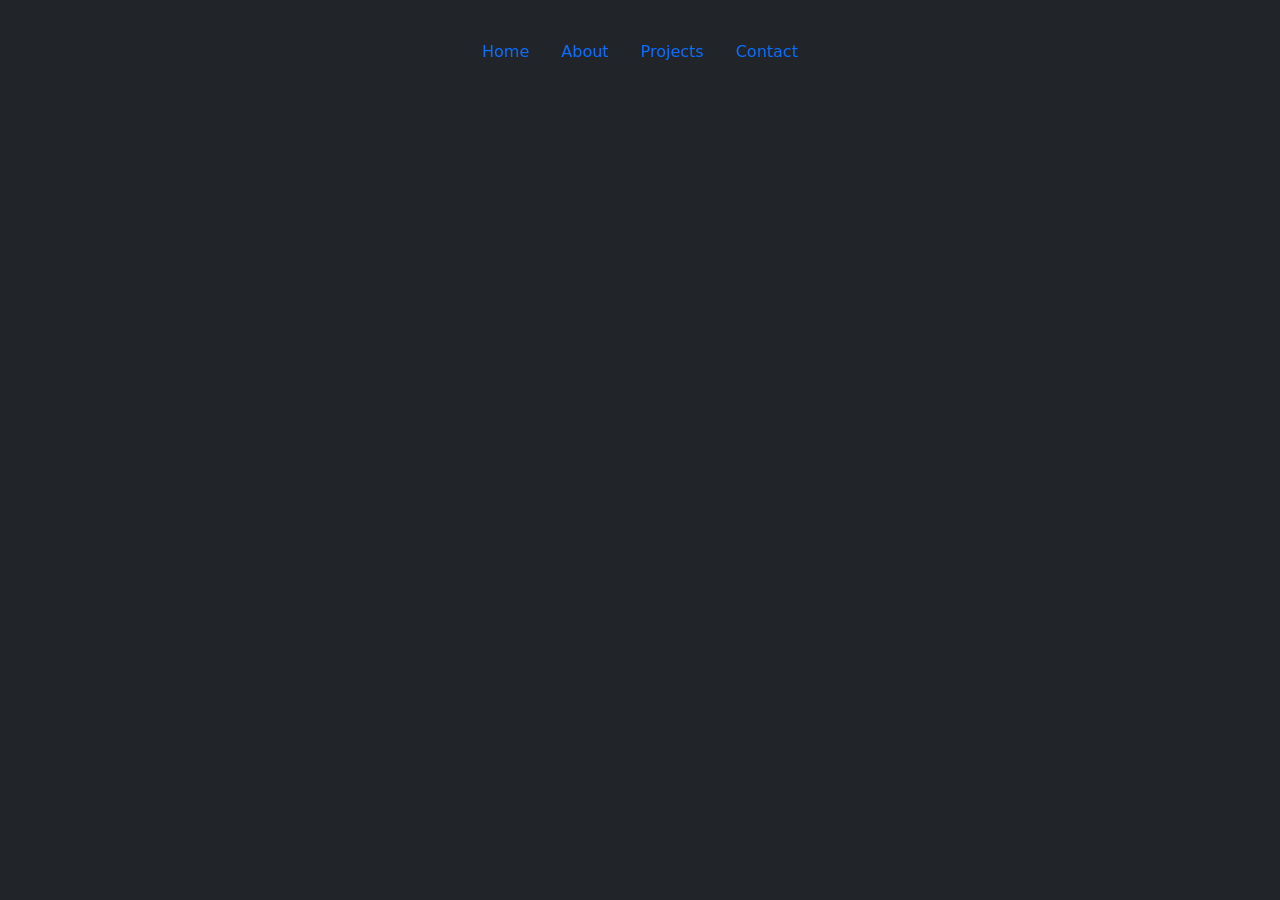
==== index.html @ 3a869917 "added stuff idk" ====
<!doctype html>
<html lang="en">

<head>
    <title>TadeOff</title>
    <meta charset="utf-8" />
    <meta name="viewport" content="width=device-width, initial-scale=1, shrink-to-fit=no" />

    <link href="https://cdn.jsdelivr.net/npm/bootstrap@5.3.2/dist/css/bootstrap.min.css" rel="stylesheet"
        integrity="sha384-T3c6CoIi6uLrA9TneNEoa7RxnatzjcDSCmG1MXxSR1GAsXEV/Dwwykc2MPK8M2HN" crossorigin="anonymous" />
</head>

<body class="p-3 mb-2 bg-dark text-white">
    <header class="d-flex justify-content-center py-3">
        <ul class="nav nav-pills">
            <li class="nav-item"><a href="#" class="nav-link" aria-current="page">Home</a></li>
            <li class="nav-item"><a href="#" class="nav-link">About</a></li>
            <li class="nav-item"><a href="#" class="nav-link">Projects</a></li>
            <li class="nav-item"><a href="#" class="nav-link">Contact</a></li>
        </ul>
    </header>
    <main></main>
    <script src="https://cdn.jsdelivr.net/npm/@popperjs/core@2.11.8/dist/umd/popper.min.js"
        integrity="sha384-I7E8VVD/ismYTF4hNIPjVp/Zjvgyol6VFvRkX/vR+Vc4jQkC+hVqc2pM8ODewa9r"
        crossorigin="anonymous"></script>

    <script src="https://cdn.jsdelivr.net/npm/bootstrap@5.3.2/dist/js/bootstrap.min.js"
        integrity="sha384-BBtl+eGJRgqQAUMxJ7pMwbEyER4l1g+O15P+16Ep7Q9Q+zqX6gSbd85u4mG4QzX+"
        crossorigin="anonymous"></script>
</body>

</html>
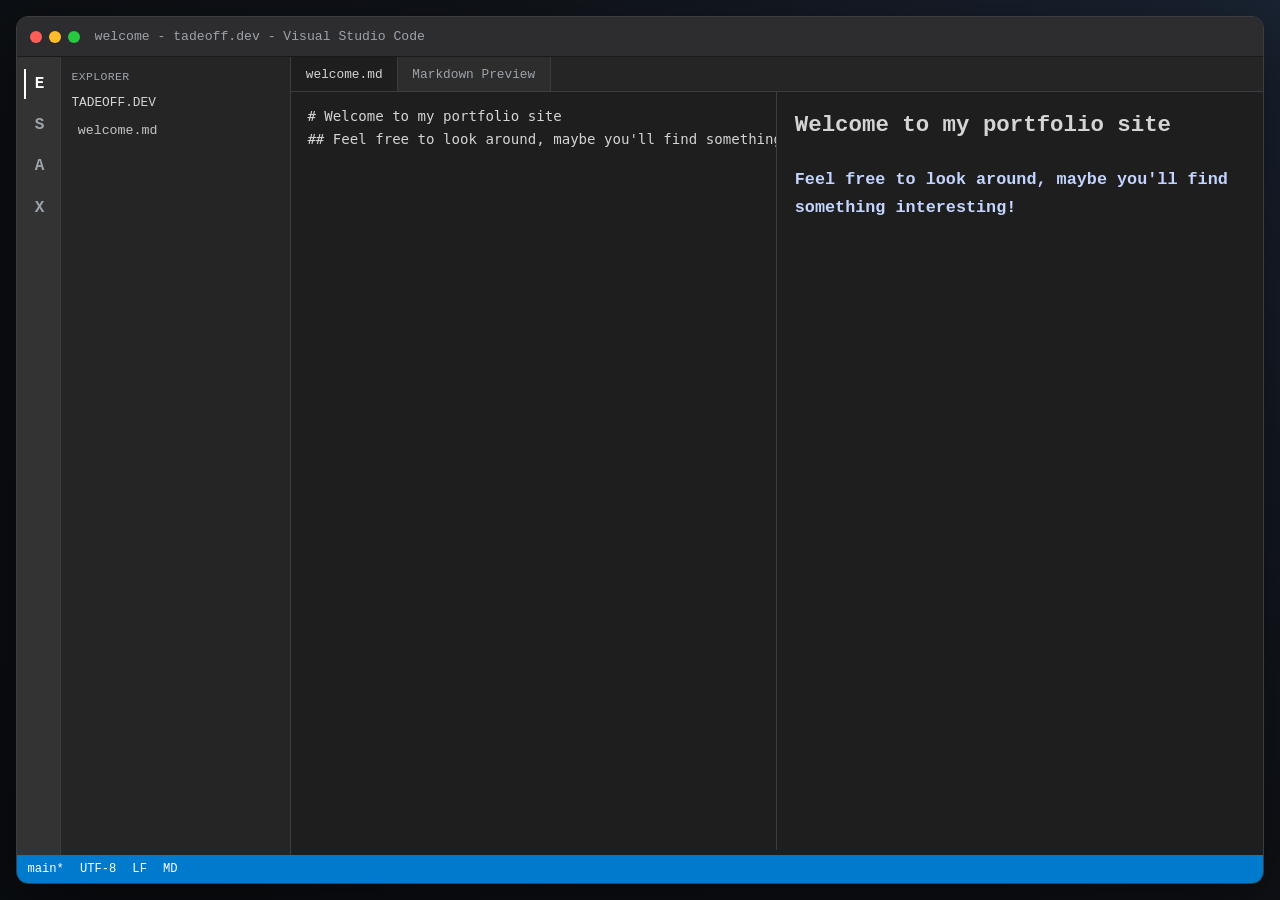
==== commit c2b45d1f: "added descriptions" ====
--- a/index.html
+++ b/index.html
@@ -1,32 +1,68 @@
-<!doctype html>
+<!DOCTYPE html>
 <html lang="en">
 
 <head>
+    <meta charset="UTF-8">
+    <meta name="author" content="TadeOff">
+    <meta name="description" content="A portfolio site to showcase my projects and skills, designed to look like Visual Studio Code. [Thats the autofill suggestion, i just wanted to use the free .dev domain :D]">
+    <meta name="viewport" content="width=device-width, initial-scale=1.0">
     <title>TadeOff</title>
-    <meta charset="utf-8" />
-    <meta name="viewport" content="width=device-width, initial-scale=1, shrink-to-fit=no" />
-
-    <link href="https://cdn.jsdelivr.net/npm/bootstrap@5.3.2/dist/css/bootstrap.min.css" rel="stylesheet"
-        integrity="sha384-T3c6CoIi6uLrA9TneNEoa7RxnatzjcDSCmG1MXxSR1GAsXEV/Dwwykc2MPK8M2HN" crossorigin="anonymous" />
+    <link rel="stylesheet" href="stylesheetVsc.css">
+    <link rel="icon" type="image/x-icon" href="images/favicon.ico">
 </head>
 
-<body class="p-3 mb-2 bg-dark text-white">
-    <header class="d-flex justify-content-center py-3">
-        <ul class="nav nav-pills">
-            <li class="nav-item"><a href="#" class="nav-link" aria-current="page">Home</a></li>
-            <li class="nav-item"><a href="#" class="nav-link">About</a></li>
-            <li class="nav-item"><a href="#" class="nav-link">Projects</a></li>
-            <li class="nav-item"><a href="#" class="nav-link">Contact</a></li>
-        </ul>
-    </header>
-    <main></main>
-    <script src="https://cdn.jsdelivr.net/npm/@popperjs/core@2.11.8/dist/umd/popper.min.js"
-        integrity="sha384-I7E8VVD/ismYTF4hNIPjVp/Zjvgyol6VFvRkX/vR+Vc4jQkC+hVqc2pM8ODewa9r"
-        crossorigin="anonymous"></script>
+<body>
+    <main class="vscode-shell">
+        <header class="titlebar">
+            <div class="window-controls" aria-hidden="true">
+                <span class="dot close"></span>
+                <span class="dot minimize"></span>
+                <span class="dot maximize"></span>
+            </div>
+            <p class="title">welcome - tadeoff.dev - Visual Studio Code</p>
+        </header>
 
-    <script src="https://cdn.jsdelivr.net/npm/bootstrap@5.3.2/dist/js/bootstrap.min.js"
-        integrity="sha384-BBtl+eGJRgqQAUMxJ7pMwbEyER4l1g+O15P+16Ep7Q9Q+zqX6gSbd85u4mG4QzX+"
-        crossorigin="anonymous"></script>
+        <div class="workspace">
+            <nav class="activitybar">
+                <a class="activity active" href="index.html">E</a>
+                <a class="activity" href="socials.html">S</a>
+                <a class="activity" href="about.html">A</a>
+                <a class="activity" href="404.html">X</a>
+            </nav>
+
+            <aside class="sidebar">
+                <div class="panel-title">EXPLORER</div>
+                <div class="folder-title">TADEOFF.DEV</div>
+                <ul class="tree" role="list">
+                    <li><a href="#welcome">welcome.md</a></li>
+                </ul>
+            </aside>
+
+            <section class="editor">
+                <div class="tabs">
+                    <p class="tab active">welcome.md</p>
+                    <p class="tab">Markdown Preview</p>
+                </div>
+
+                <div class="markdown-split" id="welcome">
+                    <pre class="code markdown-source"># Welcome to my portfolio site
+## Feel free to look around, maybe you'll find something interesting!</pre>
+
+                    <article class="markdown-preview">
+                        <h1>Welcome to my portfolio site</h1>
+                        <h2>Feel free to look around, maybe you'll find something interesting!</h2>
+                    </article>
+                </div>
+            </section>
+        </div>
+
+        <footer class="statusbar">
+            <span>main*</span>
+            <span>UTF-8</span>
+            <span>LF</span>
+            <span>MD</span>
+        </footer>
+    </main>
 </body>
 
 </html>
--- a/stylesheetVsc.css
+++ b/stylesheetVsc.css
@@ -0,0 +1,333 @@
+:root {
+  --bg: #111418;
+  --surface: #1e1e1e;
+  --titlebar: #2d2d30;
+  --activitybar: #333333;
+  --sidebar: #252526;
+  --editor: #1e1e1e;
+  --tab: #2d2d2d;
+  --tab-active: #1e1e1e;
+  --statusbar: #007acc;
+  --border: #3a3d41;
+  --text: #d4d4d4;
+  --text-dim: #9da3ab;
+  --key: #9cdcfe;
+  --string: #ce9178;
+  --link: #4fc1ff;
+  --line-highlight: #2a2d2e;
+}
+
+* {
+  box-sizing: border-box;
+}
+
+html,
+body {
+  margin: 0;
+  min-height: 100%;
+  background: radial-gradient(circle at top right, #1a2332 0%, #0f1217 55%, #0a0d11 100%);
+  color: var(--text);
+  font-family: Consolas, "Liberation Mono", Menlo, monospace;
+}
+
+body {
+  min-height: 100vh;
+  display: grid;
+  place-items: center;
+  padding: 1rem;
+}
+
+.vscode-shell {
+  width: clamp(960px, calc(100vw - 2rem), 1700px);
+  height: clamp(560px, calc(100vh - 2rem), 980px);
+  max-width: calc(100vw - 2rem);
+  max-height: calc(100vh - 2rem);
+  display: grid;
+  grid-template-rows: 40px 1fr 28px;
+  background: var(--surface);
+  border: 1px solid var(--border);
+  border-radius: 12px;
+  overflow: hidden;
+  box-shadow: 0 24px 70px rgba(0, 0, 0, 0.5);
+}
+
+.titlebar {
+  background: var(--titlebar);
+  border-bottom: 1px solid #1a1a1a;
+  display: flex;
+  align-items: center;
+  padding: 0 0.8rem;
+  gap: 0.9rem;
+}
+
+.window-controls {
+  display: flex;
+  gap: 0.45rem;
+}
+
+.dot {
+  width: 12px;
+  height: 12px;
+  border-radius: 50%;
+}
+
+.dot.close {
+  background: #ff5f57;
+}
+
+.dot.minimize {
+  background: #ffbd2e;
+}
+
+.dot.maximize {
+  background: #28c840;
+}
+
+.title {
+  margin: 0;
+  font-size: 0.82rem;
+  color: var(--text-dim);
+  white-space: nowrap;
+  overflow: hidden;
+  text-overflow: ellipsis;
+}
+
+.workspace {
+  display: grid;
+  grid-template-columns: clamp(44px, 3vw, 56px) clamp(210px, 18vw, 320px) 1fr;
+  min-height: 0;
+}
+
+.activitybar {
+  background: var(--activitybar);
+  border-right: 1px solid var(--border);
+  display: flex;
+  flex-direction: column;
+  align-items: center;
+  gap: 0.7rem;
+  padding-top: 0.75rem;
+}
+
+.activity {
+  width: clamp(30px, 2vw, 36px);
+  height: clamp(30px, 2vw, 36px);
+  border: 0;
+  background: transparent;
+  color: #9da3ab;
+  font-weight: 700;
+  cursor: pointer;
+  border-left: 2px solid transparent;
+  text-decoration: none;
+  display: inline-flex;
+  align-items: center;
+  justify-content: center;
+}
+
+.activity.active {
+  color: #ffffff;
+  border-left-color: #ffffff;
+}
+
+.sidebar {
+  background: var(--sidebar);
+  border-right: 1px solid var(--border);
+  padding: 0.8rem 0.65rem;
+  min-height: 0;
+  overflow: auto;
+}
+
+.panel-title {
+  font-size: 0.72rem;
+  color: var(--text-dim);
+  letter-spacing: 0.03em;
+  margin-bottom: 0.75rem;
+}
+
+.folder-title {
+  font-size: 0.8rem;
+  margin-bottom: 0.45rem;
+}
+
+.tree {
+  list-style: none;
+  margin: 0;
+  padding: 0;
+}
+
+.tree li a {
+  display: block;
+  color: #c5c5c5;
+  text-decoration: none;
+  font-size: 0.83rem;
+  padding: 0.36rem 0.4rem;
+  border-radius: 4px;
+}
+
+.tree li a:hover,
+.tree li a:focus {
+  background: #37373d;
+}
+
+.editor {
+  background: var(--editor);
+  min-height: 0;
+  overflow: auto;
+}
+
+.tabs {
+  display: flex;
+  background: #252526;
+  border-bottom: 1px solid var(--border);
+}
+
+.tab {
+  margin: 0;
+  padding: 0.6rem 0.9rem;
+  font-size: 0.8rem;
+  color: var(--text-dim);
+  background: var(--tab);
+  border-right: 1px solid var(--border);
+}
+
+.tab.active {
+  color: var(--text);
+  background: var(--tab-active);
+}
+
+.code {
+  margin: 0;
+  border-bottom: 1px solid #2c2c2c;
+  padding: 0.8rem 1rem;
+  font-size: 0.88rem;
+  line-height: 1.6;
+  scroll-margin-top: 1rem;
+}
+
+.code:target {
+  background: var(--line-highlight);
+}
+
+.line {
+  display: block;
+}
+
+.key {
+  color: var(--key);
+}
+
+.value {
+  color: var(--string);
+}
+
+.code a {
+  color: var(--link);
+  text-decoration: none;
+}
+
+.code a:hover {
+  text-decoration: underline;
+}
+
+.markdown-split {
+  display: grid;
+  grid-template-columns: 1fr 1fr;
+  min-height: 0;
+  height: calc(100% - 40px);
+}
+
+.markdown-source {
+  border-right: 1px solid var(--border);
+  border-bottom: 0;
+  overflow: auto;
+  margin: 0;
+}
+
+.markdown-preview {
+  overflow: auto;
+  padding: 0.9rem 1.1rem;
+  line-height: 1.65;
+  color: var(--text);
+}
+
+.markdown-preview h1,
+.markdown-preview h2 {
+  margin-top: 0;
+}
+
+.markdown-preview h1 {
+  font-size: 1.4rem;
+}
+
+.markdown-preview h2 {
+  font-size: 1.05rem;
+  color: #c3d4ff;
+}
+
+.markdown-preview p,
+.markdown-preview ul {
+  margin: 0 0 1rem;
+}
+
+.statusbar {
+  background: var(--statusbar);
+  color: #ffffff;
+  display: flex;
+  align-items: center;
+  gap: 1rem;
+  padding: 0 0.65rem;
+  font-size: 0.76rem;
+}
+
+@media (max-width: 850px) {
+  .vscode-shell {
+    height: calc(100vh - 2rem);
+    min-height: 0;
+    width: calc(100vw - 2rem);
+  }
+
+  .workspace {
+    grid-template-columns: 44px 170px 1fr;
+  }
+}
+
+@media (max-width: 640px) {
+  body {
+    padding: 0;
+  }
+
+  .vscode-shell {
+    width: 100%;
+    min-height: 100vh;
+    border-radius: 0;
+  }
+
+  .workspace {
+    grid-template-columns: 44px 1fr;
+    grid-template-rows: auto 1fr;
+  }
+
+  .sidebar {
+    grid-column: 2;
+    border-right: 0;
+    border-bottom: 1px solid var(--border);
+    max-height: 180px;
+  }
+
+  .editor {
+    grid-column: 1 / span 2;
+  }
+
+  .markdown-split {
+    grid-template-columns: 1fr;
+    height: auto;
+  }
+
+  .markdown-source {
+    border-right: 0;
+    border-bottom: 1px solid var(--border);
+  }
+
+  .title {
+    max-width: 55vw;
+  }
+}
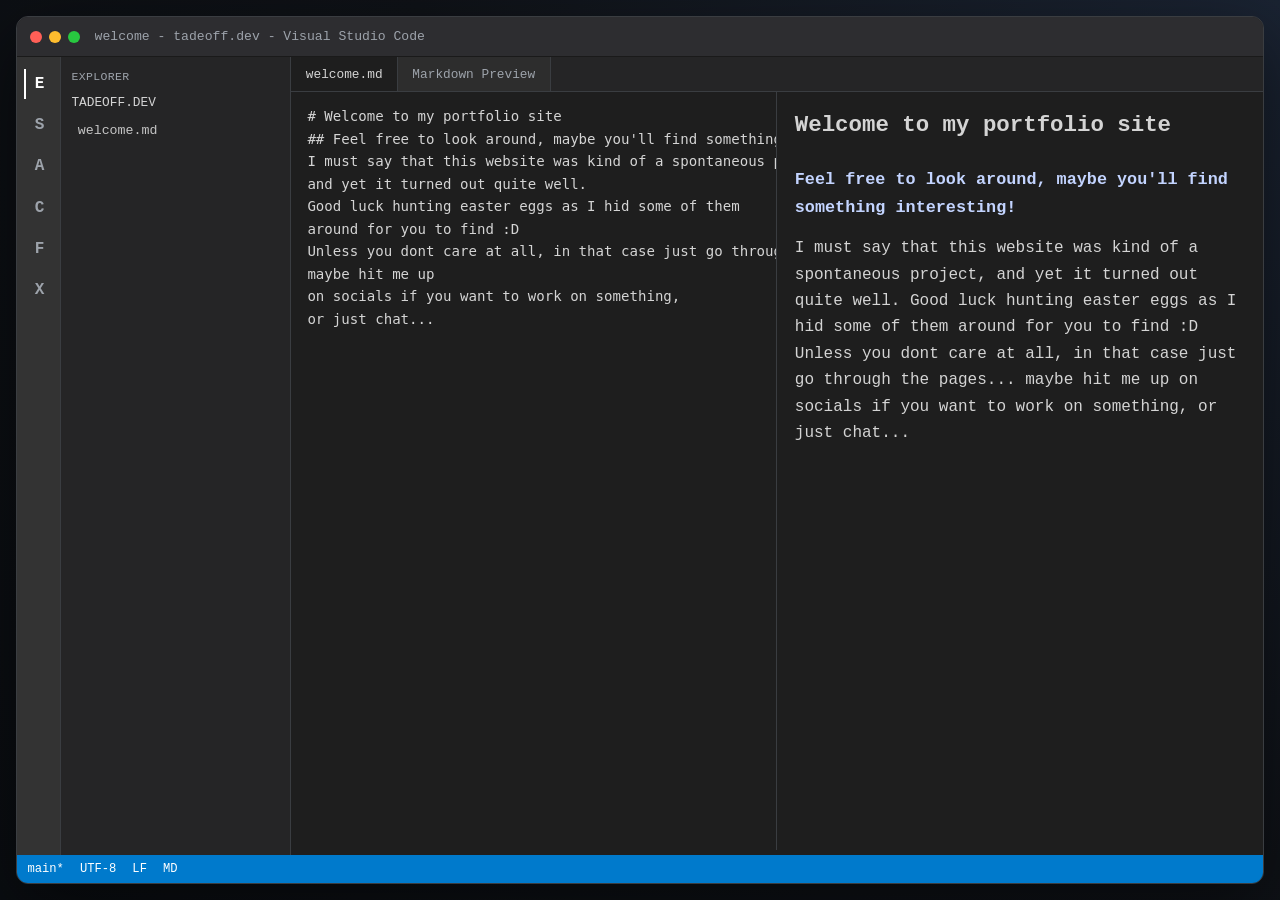
==== commit 9c380c16: "quickshell crashed, how amazing. Anyway added stuff" ====
--- a/index.html
+++ b/index.html
@@ -4,7 +4,8 @@
 <head>
     <meta charset="UTF-8">
     <meta name="author" content="TadeOff">
-    <meta name="description" content="A portfolio site to showcase my projects and skills, designed to look like Visual Studio Code. [Thats the autofill suggestion, i just wanted to use the free .dev domain :D]">
+    <meta name="description"
+        content="A portfolio site to showcase my projects and skills, designed to look like Visual Studio Code. [Thats the autofill suggestion, i just wanted to use the free .dev domain :D]">
     <meta name="viewport" content="width=device-width, initial-scale=1.0">
     <title>TadeOff</title>
     <link rel="stylesheet" href="stylesheetVsc.css">
@@ -27,6 +28,8 @@
                 <a class="activity active" href="index.html">E</a>
                 <a class="activity" href="socials.html">S</a>
                 <a class="activity" href="about.html">A</a>
+                <a class="activity" href="check.html">C</a>
+                <a class="activity" href="fav.html">F</a>
                 <a class="activity" href="404.html">X</a>
             </nav>
 
@@ -45,12 +48,26 @@
                 </div>
 
                 <div class="markdown-split" id="welcome">
-                    <pre class="code markdown-source"># Welcome to my portfolio site
-## Feel free to look around, maybe you'll find something interesting!</pre>
-
+                    <pre class="code markdown-source">
+# Welcome to my portfolio site
+## Feel free to look around, maybe you'll find something interesting!
+I must say that this website was kind of a spontaneous project,
+and yet it turned out quite well.
+Good luck hunting easter eggs as I hid some of them
+around for you to find :D
+Unless you dont care at all, in that case just go through the pages... 
+maybe hit me up
+on socials if you want to work on something,
+or just chat...
+</pre>
                     <article class="markdown-preview">
                         <h1>Welcome to my portfolio site</h1>
                         <h2>Feel free to look around, maybe you'll find something interesting!</h2>
+                        <p>I must say that this website was kind of a spontaneous project, and yet it turned out quite
+                            well.
+                            Good luck hunting easter eggs as I hid some of them around for you to find :D
+                            Unless you dont care at all, in that case just go through the pages... maybe hit me up
+                            on socials if you want to work on something, or just chat...</p>
                     </article>
                 </div>
             </section>
--- a/stylesheetVsc.css
+++ b/stylesheetVsc.css
@@ -36,7 +36,9 @@
   place-items: center;
   padding: 1rem;
 }
-
+a {
+  color: #44729b;
+}
 .vscode-shell {
   width: clamp(960px, calc(100vw - 2rem), 1700px);
   height: clamp(560px, calc(100vh - 2rem), 980px);
